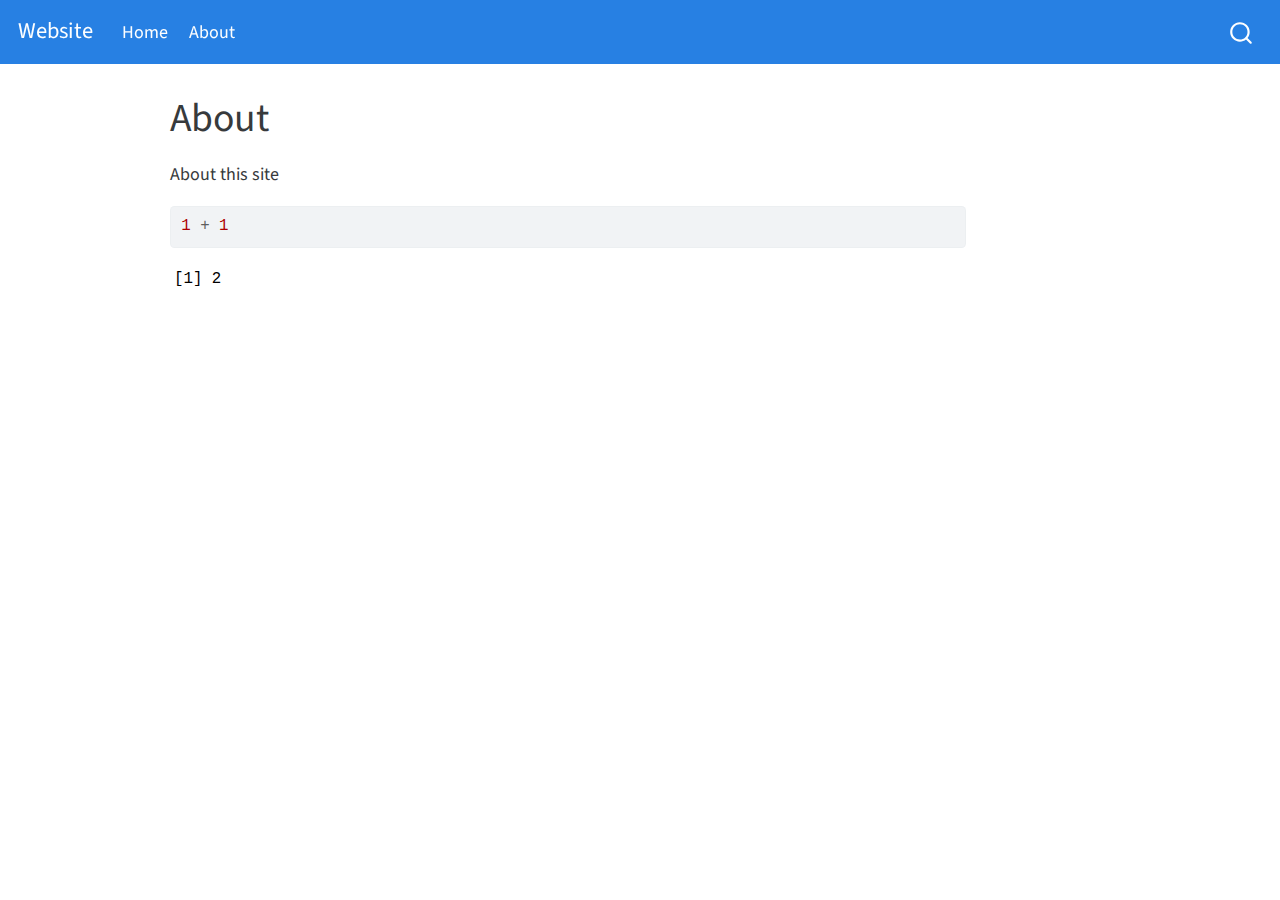
==== docs/about.html @ 3cbc8d69 "About" ====
<!DOCTYPE html>
<html xmlns="http://www.w3.org/1999/xhtml" lang="en" xml:lang="en"><head>

<meta charset="utf-8">
<meta name="generator" content="quarto-1.0.36">

<meta name="viewport" content="width=device-width, initial-scale=1.0, user-scalable=yes">


<title>Website - About</title>
<style>
code{white-space: pre-wrap;}
span.smallcaps{font-variant: small-caps;}
span.underline{text-decoration: underline;}
div.column{display: inline-block; vertical-align: top; width: 50%;}
div.hanging-indent{margin-left: 1.5em; text-indent: -1.5em;}
ul.task-list{list-style: none;}
pre > code.sourceCode { white-space: pre; position: relative; }
pre > code.sourceCode > span { display: inline-block; line-height: 1.25; }
pre > code.sourceCode > span:empty { height: 1.2em; }
.sourceCode { overflow: visible; }
code.sourceCode > span { color: inherit; text-decoration: inherit; }
div.sourceCode { margin: 1em 0; }
pre.sourceCode { margin: 0; }
@media screen {
div.sourceCode { overflow: auto; }
}
@media print {
pre > code.sourceCode { white-space: pre-wrap; }
pre > code.sourceCode > span { text-indent: -5em; padding-left: 5em; }
}
pre.numberSource code
  { counter-reset: source-line 0; }
pre.numberSource code > span
  { position: relative; left: -4em; counter-increment: source-line; }
pre.numberSource code > span > a:first-child::before
  { content: counter(source-line);
    position: relative; left: -1em; text-align: right; vertical-align: baseline;
    border: none; display: inline-block;
    -webkit-touch-callout: none; -webkit-user-select: none;
    -khtml-user-select: none; -moz-user-select: none;
    -ms-user-select: none; user-select: none;
    padding: 0 4px; width: 4em;
    color: #aaaaaa;
  }
pre.numberSource { margin-left: 3em; border-left: 1px solid #aaaaaa;  padding-left: 4px; }
div.sourceCode
  {   }
@media screen {
pre > code.sourceCode > span > a:first-child::before { text-decoration: underline; }
}
code span.al { color: #ff0000; font-weight: bold; } /* Alert */
code span.an { color: #60a0b0; font-weight: bold; font-style: italic; } /* Annotation */
code span.at { color: #7d9029; } /* Attribute */
code span.bn { color: #40a070; } /* BaseN */
code span.bu { } /* BuiltIn */
code span.cf { color: #007020; font-weight: bold; } /* ControlFlow */
code span.ch { color: #4070a0; } /* Char */
code span.cn { color: #880000; } /* Constant */
code span.co { color: #60a0b0; font-style: italic; } /* Comment */
code span.cv { color: #60a0b0; font-weight: bold; font-style: italic; } /* CommentVar */
code span.do { color: #ba2121; font-style: italic; } /* Documentation */
code span.dt { color: #902000; } /* DataType */
code span.dv { color: #40a070; } /* DecVal */
code span.er { color: #ff0000; font-weight: bold; } /* Error */
code span.ex { } /* Extension */
code span.fl { color: #40a070; } /* Float */
code span.fu { color: #06287e; } /* Function */
code span.im { } /* Import */
code span.in { color: #60a0b0; font-weight: bold; font-style: italic; } /* Information */
code span.kw { color: #007020; font-weight: bold; } /* Keyword */
code span.op { color: #666666; } /* Operator */
code span.ot { color: #007020; } /* Other */
code span.pp { color: #bc7a00; } /* Preprocessor */
code span.sc { color: #4070a0; } /* SpecialChar */
code span.ss { color: #bb6688; } /* SpecialString */
code span.st { color: #4070a0; } /* String */
code span.va { color: #19177c; } /* Variable */
code span.vs { color: #4070a0; } /* VerbatimString */
code span.wa { color: #60a0b0; font-weight: bold; font-style: italic; } /* Warning */
</style>


<script src="site_libs/quarto-nav/quarto-nav.js"></script>
<script src="site_libs/quarto-nav/headroom.min.js"></script>
<script src="site_libs/clipboard/clipboard.min.js"></script>
<script src="site_libs/quarto-search/autocomplete.umd.js"></script>
<script src="site_libs/quarto-search/fuse.min.js"></script>
<script src="site_libs/quarto-search/quarto-search.js"></script>
<meta name="quarto:offset" content="./">
<script src="site_libs/quarto-html/quarto.js"></script>
<script src="site_libs/quarto-html/popper.min.js"></script>
<script src="site_libs/quarto-html/tippy.umd.min.js"></script>
<script src="site_libs/quarto-html/anchor.min.js"></script>
<link href="site_libs/quarto-html/tippy.css" rel="stylesheet">
<link href="site_libs/quarto-html/quarto-syntax-highlighting.css" rel="stylesheet" id="quarto-text-highlighting-styles">
<script src="site_libs/bootstrap/bootstrap.min.js"></script>
<link href="site_libs/bootstrap/bootstrap-icons.css" rel="stylesheet">
<link href="site_libs/bootstrap/bootstrap.min.css" rel="stylesheet" id="quarto-bootstrap" data-mode="light">
<script id="quarto-search-options" type="application/json">{
  "location": "navbar",
  "copy-button": false,
  "collapse-after": 3,
  "panel-placement": "end",
  "type": "overlay",
  "limit": 20,
  "language": {
    "search-no-results-text": "No results",
    "search-matching-documents-text": "matching documents",
    "search-copy-link-title": "Copy link to search",
    "search-hide-matches-text": "Hide additional matches",
    "search-more-match-text": "more match in this document",
    "search-more-matches-text": "more matches in this document",
    "search-clear-button-title": "Clear",
    "search-detached-cancel-button-title": "Cancel",
    "search-submit-button-title": "Submit"
  }
}</script>


<link rel="stylesheet" href="styles.css">
</head>

<body class="nav-fixed">

<div id="quarto-search-results"></div>
  <header id="quarto-header" class="headroom fixed-top">
    <nav class="navbar navbar-expand-lg navbar-dark ">
      <div class="navbar-container container-fluid">
      <a class="navbar-brand" href="./index.html">
    <span class="navbar-title">Website</span>
  </a>
          <button class="navbar-toggler" type="button" data-bs-toggle="collapse" data-bs-target="#navbarCollapse" aria-controls="navbarCollapse" aria-expanded="false" aria-label="Toggle navigation" onclick="if (window.quartoToggleHeadroom) { window.quartoToggleHeadroom(); }">
  <span class="navbar-toggler-icon"></span>
</button>
          <div class="collapse navbar-collapse" id="navbarCollapse">
            <ul class="navbar-nav navbar-nav-scroll me-auto">
  <li class="nav-item">
    <a class="nav-link" href="./index.html">Home</a>
  </li>  
  <li class="nav-item">
    <a class="nav-link active" href="./about.html" aria-current="page">About</a>
  </li>  
</ul>
              <div id="quarto-search" class="" title="Search"></div>
          </div> <!-- /navcollapse -->
      </div> <!-- /container-fluid -->
    </nav>
</header>
<!-- content -->
<div id="quarto-content" class="quarto-container page-columns page-rows-contents page-layout-article page-navbar">
<!-- sidebar -->
<!-- margin-sidebar -->
    <div id="quarto-margin-sidebar" class="sidebar margin-sidebar">
        
    </div>
<!-- main -->
<main class="content" id="quarto-document-content">

<header id="title-block-header" class="quarto-title-block default">
<div class="quarto-title">
<h1 class="title">About</h1>
</div>



<div class="quarto-title-meta">

    
    
  </div>
  

</header>

<p>About this site</p>
<div class="cell">
<div class="sourceCode cell-code" id="cb1"><pre class="sourceCode r code-with-copy"><code class="sourceCode r"><span id="cb1-1"><a href="#cb1-1" aria-hidden="true" tabindex="-1"></a><span class="dv">1</span> <span class="sc">+</span> <span class="dv">1</span></span></code><button title="Copy to Clipboard" class="code-copy-button"><i class="bi"></i></button></pre></div>
<div class="cell-output cell-output-stdout">
<pre><code>[1] 2</code></pre>
</div>
</div>



</main> <!-- /main -->
<script id="quarto-html-after-body" type="application/javascript">
window.document.addEventListener("DOMContentLoaded", function (event) {
  const toggleBodyColorMode = (bsSheetEl) => {
    const mode = bsSheetEl.getAttribute("data-mode");
    const bodyEl = window.document.querySelector("body");
    if (mode === "dark") {
      bodyEl.classList.add("quarto-dark");
      bodyEl.classList.remove("quarto-light");
    } else {
      bodyEl.classList.add("quarto-light");
      bodyEl.classList.remove("quarto-dark");
    }
  }
  const toggleBodyColorPrimary = () => {
    const bsSheetEl = window.document.querySelector("link#quarto-bootstrap");
    if (bsSheetEl) {
      toggleBodyColorMode(bsSheetEl);
    }
  }
  toggleBodyColorPrimary();  
  const icon = "";
  const anchorJS = new window.AnchorJS();
  anchorJS.options = {
    placement: 'right',
    icon: icon
  };
  anchorJS.add('.anchored');
  const clipboard = new window.ClipboardJS('.code-copy-button', {
    target: function(trigger) {
      return trigger.previousElementSibling;
    }
  });
  clipboard.on('success', function(e) {
    // button target
    const button = e.trigger;
    // don't keep focus
    button.blur();
    // flash "checked"
    button.classList.add('code-copy-button-checked');
    var currentTitle = button.getAttribute("title");
    button.setAttribute("title", "Copied!");
    setTimeout(function() {
      button.setAttribute("title", currentTitle);
      button.classList.remove('code-copy-button-checked');
    }, 1000);
    // clear code selection
    e.clearSelection();
  });
  function tippyHover(el, contentFn) {
    const config = {
      allowHTML: true,
      content: contentFn,
      maxWidth: 500,
      delay: 100,
      arrow: false,
      appendTo: function(el) {
          return el.parentElement;
      },
      interactive: true,
      interactiveBorder: 10,
      theme: 'quarto',
      placement: 'bottom-start'
    };
    window.tippy(el, config); 
  }
  const noterefs = window.document.querySelectorAll('a[role="doc-noteref"]');
  for (var i=0; i<noterefs.length; i++) {
    const ref = noterefs[i];
    tippyHover(ref, function() {
      let href = ref.getAttribute('href');
      try { href = new URL(href).hash; } catch {}
      const id = href.replace(/^#\/?/, "");
      const note = window.document.getElementById(id);
      return note.innerHTML;
    });
  }
  var bibliorefs = window.document.querySelectorAll('a[role="doc-biblioref"]');
  for (var i=0; i<bibliorefs.length; i++) {
    const ref = bibliorefs[i];
    const cites = ref.parentNode.getAttribute('data-cites').split(' ');
    tippyHover(ref, function() {
      var popup = window.document.createElement('div');
      cites.forEach(function(cite) {
        var citeDiv = window.document.createElement('div');
        citeDiv.classList.add('hanging-indent');
        citeDiv.classList.add('csl-entry');
        var biblioDiv = window.document.getElementById('ref-' + cite);
        if (biblioDiv) {
          citeDiv.innerHTML = biblioDiv.innerHTML;
        }
        popup.appendChild(citeDiv);
      });
      return popup.innerHTML;
    });
  }
});
</script>
</div> <!-- /content -->



</body></html>
---- docs/site_libs/quarto-html/tippy.css ----
.tippy-box[data-animation=fade][data-state=hidden]{opacity:0}[data-tippy-root]{max-width:calc(100vw - 10px)}.tippy-box{position:relative;background-color:#333;color:#fff;border-radius:4px;font-size:14px;line-height:1.4;white-space:normal;outline:0;transition-property:transform,visibility,opacity}.tippy-box[data-placement^=top]>.tippy-arrow{bottom:0}.tippy-box[data-placement^=top]>.tippy-arrow:before{bottom:-7px;left:0;border-width:8px 8px 0;border-top-color:initial;transform-origin:center top}.tippy-box[data-placement^=bottom]>.tippy-arrow{top:0}.tippy-box[data-placement^=bottom]>.tippy-arrow:before{top:-7px;left:0;border-width:0 8px 8px;border-bottom-color:initial;transform-origin:center bottom}.tippy-box[data-placement^=left]>.tippy-arrow{right:0}.tippy-box[data-placement^=left]>.tippy-arrow:before{border-width:8px 0 8px 8px;border-left-color:initial;right:-7px;transform-origin:center left}.tippy-box[data-placement^=right]>.tippy-arrow{left:0}.tippy-box[data-placement^=right]>.tippy-arrow:before{left:-7px;border-width:8px 8px 8px 0;border-right-color:initial;transform-origin:center right}.tippy-box[data-inertia][data-state=visible]{transition-timing-function:cubic-bezier(.54,1.5,.38,1.11)}.tippy-arrow{width:16px;height:16px;color:#333}.tippy-arrow:before{content:"";position:absolute;border-color:transparent;border-style:solid}.tippy-content{position:relative;padding:5px 9px;z-index:1}
---- docs/site_libs/quarto-html/quarto-syntax-highlighting.css ----
/* quarto syntax highlight colors */
:root {
  --quarto-hl-ot-color: #003B4F;
  --quarto-hl-at-color: #657422;
  --quarto-hl-ss-color: #20794D;
  --quarto-hl-an-color: #5E5E5E;
  --quarto-hl-fu-color: #4758AB;
  --quarto-hl-st-color: #20794D;
  --quarto-hl-cf-color: #003B4F;
  --quarto-hl-op-color: #5E5E5E;
  --quarto-hl-er-color: #AD0000;
  --quarto-hl-bn-color: #AD0000;
  --quarto-hl-al-color: #AD0000;
  --quarto-hl-va-color: #111111;
  --quarto-hl-bu-color: inherit;
  --quarto-hl-ex-color: inherit;
  --quarto-hl-pp-color: #AD0000;
  --quarto-hl-in-color: #5E5E5E;
  --quarto-hl-vs-color: #20794D;
  --quarto-hl-wa-color: #5E5E5E;
  --quarto-hl-do-color: #5E5E5E;
  --quarto-hl-im-color: #00769E;
  --quarto-hl-ch-color: #20794D;
  --quarto-hl-dt-color: #AD0000;
  --quarto-hl-fl-color: #AD0000;
  --quarto-hl-co-color: #5E5E5E;
  --quarto-hl-cv-color: #5E5E5E;
  --quarto-hl-cn-color: #8f5902;
  --quarto-hl-sc-color: #5E5E5E;
  --quarto-hl-dv-color: #AD0000;
  --quarto-hl-kw-color: #003B4F;
}

/* other quarto variables */
:root {
  --quarto-font-monospace: SFMono-Regular, Menlo, Monaco, Consolas, "Liberation Mono", "Courier New", monospace;
}

pre > code.sourceCode > span {
  color: #003B4F;
}

code span {
  color: #003B4F;
}

code.sourceCode > span {
  color: #003B4F;
}

div.sourceCode,
div.sourceCode pre.sourceCode {
  color: #003B4F;
}

code span.ot {
  color: #003B4F;
}

code span.at {
  color: #657422;
}

code span.ss {
  color: #20794D;
}

code span.an {
  color: #5E5E5E;
}

code span.fu {
  color: #4758AB;
}

code span.st {
  color: #20794D;
}

code span.cf {
  color: #003B4F;
}

code span.op {
  color: #5E5E5E;
}

code span.er {
  color: #AD0000;
}

code span.bn {
  color: #AD0000;
}

code span.al {
  color: #AD0000;
}

code span.va {
  color: #111111;
}

code span.pp {
  color: #AD0000;
}

code span.in {
  color: #5E5E5E;
}

code span.vs {
  color: #20794D;
}

code span.wa {
  color: #5E5E5E;
  font-style: italic;
}

code span.do {
  color: #5E5E5E;
  font-style: italic;
}

code span.im {
  color: #00769E;
}

code span.ch {
  color: #20794D;
}

code span.dt {
  color: #AD0000;
}

code span.fl {
  color: #AD0000;
}

code span.co {
  color: #5E5E5E;
}

code span.cv {
  color: #5E5E5E;
  font-style: italic;
}

code span.cn {
  color: #8f5902;
}

code span.sc {
  color: #5E5E5E;
}

code span.dv {
  color: #AD0000;
}

code span.kw {
  color: #003B4F;
}

.prevent-inlining {
  content: "</";
}

/*# sourceMappingURL=debc5d5d77c3f9108843748ff7464032.css.map */
---- docs/styles.css ----
/* css styles */
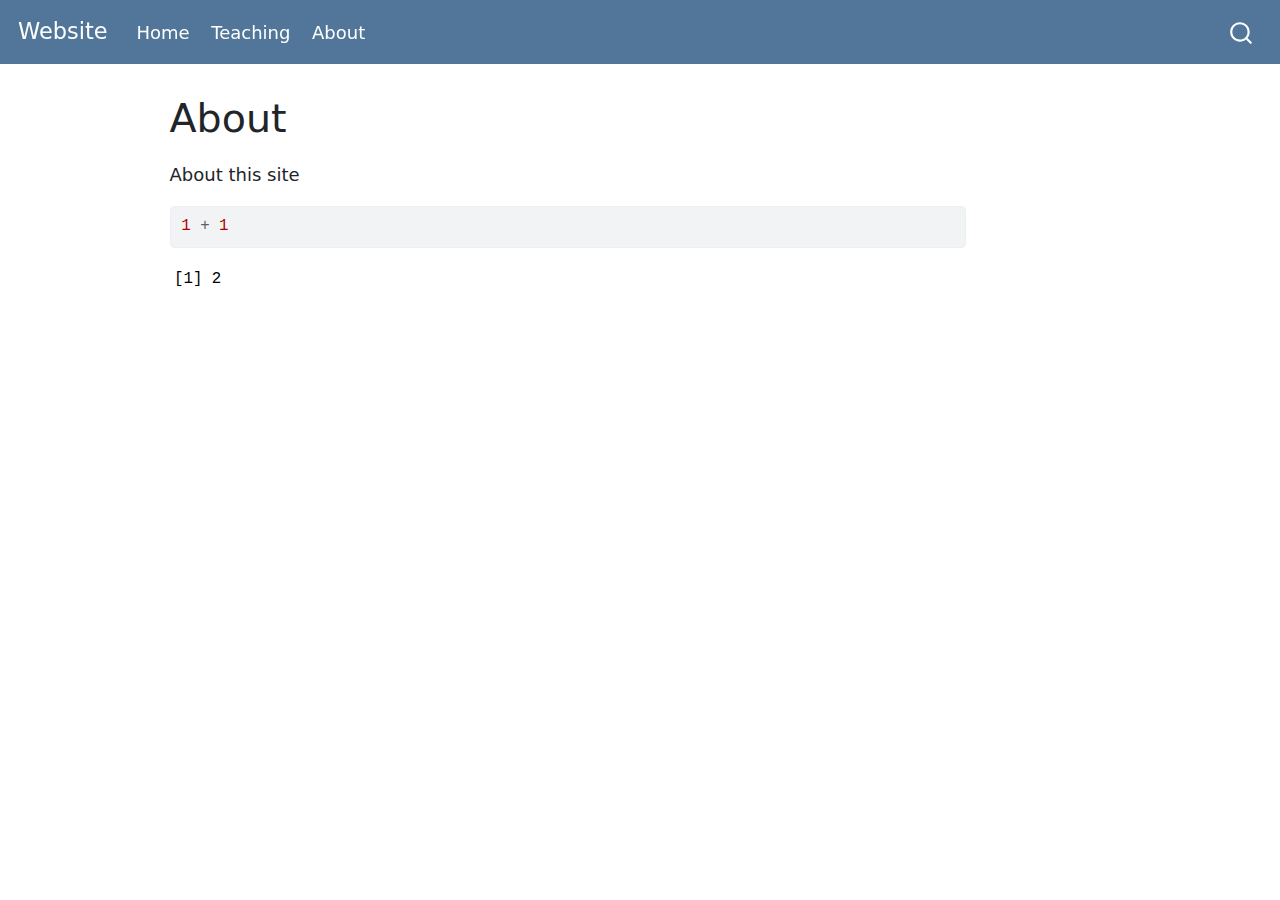
==== commit d4fa0c55: "teaching added" ====
--- a/docs/about.html
+++ b/docs/about.html
@@ -137,6 +137,9 @@
             <ul class="navbar-nav navbar-nav-scroll me-auto">
   <li class="nav-item">
     <a class="nav-link" href="./index.html">Home</a>
+  </li>  
+  <li class="nav-item">
+    <a class="nav-link" href="./teaching.html">Teaching</a>
   </li>  
   <li class="nav-item">
     <a class="nav-link active" href="./about.html" aria-current="page">About</a>
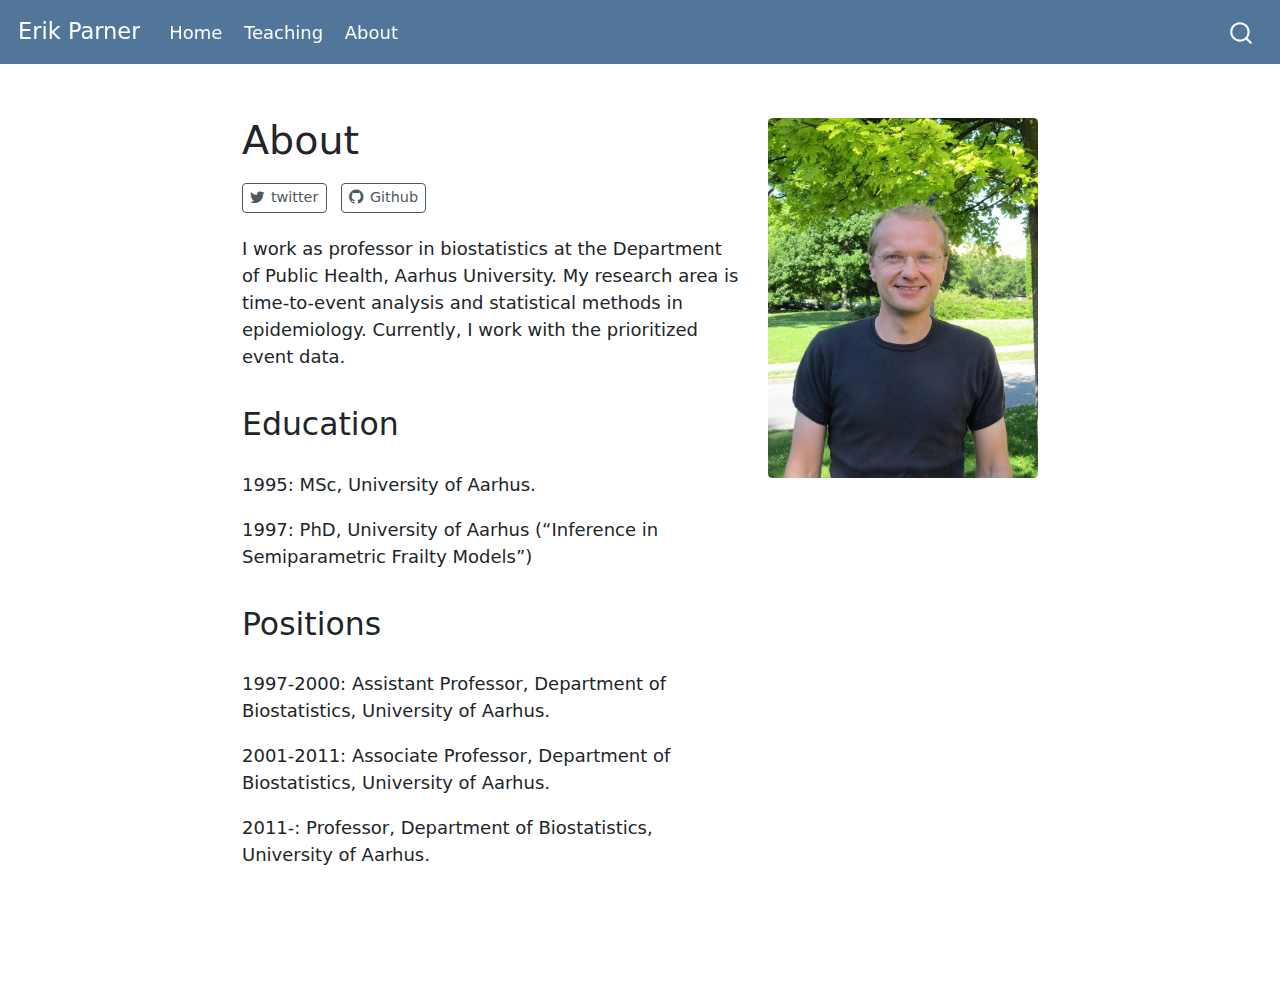
==== commit 0b52928b: "Adding about" ====
--- a/docs/about.html
+++ b/docs/about.html
@@ -7,7 +7,7 @@
 <meta name="viewport" content="width=device-width, initial-scale=1.0, user-scalable=yes">
 
 
-<title>Website - About</title>
+<title>Erik Parner - About</title>
 <style>
 code{white-space: pre-wrap;}
 span.smallcaps{font-variant: small-caps;}
@@ -15,69 +15,6 @@
 div.column{display: inline-block; vertical-align: top; width: 50%;}
 div.hanging-indent{margin-left: 1.5em; text-indent: -1.5em;}
 ul.task-list{list-style: none;}
-pre > code.sourceCode { white-space: pre; position: relative; }
-pre > code.sourceCode > span { display: inline-block; line-height: 1.25; }
-pre > code.sourceCode > span:empty { height: 1.2em; }
-.sourceCode { overflow: visible; }
-code.sourceCode > span { color: inherit; text-decoration: inherit; }
-div.sourceCode { margin: 1em 0; }
-pre.sourceCode { margin: 0; }
-@media screen {
-div.sourceCode { overflow: auto; }
-}
-@media print {
-pre > code.sourceCode { white-space: pre-wrap; }
-pre > code.sourceCode > span { text-indent: -5em; padding-left: 5em; }
-}
-pre.numberSource code
-  { counter-reset: source-line 0; }
-pre.numberSource code > span
-  { position: relative; left: -4em; counter-increment: source-line; }
-pre.numberSource code > span > a:first-child::before
-  { content: counter(source-line);
-    position: relative; left: -1em; text-align: right; vertical-align: baseline;
-    border: none; display: inline-block;
-    -webkit-touch-callout: none; -webkit-user-select: none;
-    -khtml-user-select: none; -moz-user-select: none;
-    -ms-user-select: none; user-select: none;
-    padding: 0 4px; width: 4em;
-    color: #aaaaaa;
-  }
-pre.numberSource { margin-left: 3em; border-left: 1px solid #aaaaaa;  padding-left: 4px; }
-div.sourceCode
-  {   }
-@media screen {
-pre > code.sourceCode > span > a:first-child::before { text-decoration: underline; }
-}
-code span.al { color: #ff0000; font-weight: bold; } /* Alert */
-code span.an { color: #60a0b0; font-weight: bold; font-style: italic; } /* Annotation */
-code span.at { color: #7d9029; } /* Attribute */
-code span.bn { color: #40a070; } /* BaseN */
-code span.bu { } /* BuiltIn */
-code span.cf { color: #007020; font-weight: bold; } /* ControlFlow */
-code span.ch { color: #4070a0; } /* Char */
-code span.cn { color: #880000; } /* Constant */
-code span.co { color: #60a0b0; font-style: italic; } /* Comment */
-code span.cv { color: #60a0b0; font-weight: bold; font-style: italic; } /* CommentVar */
-code span.do { color: #ba2121; font-style: italic; } /* Documentation */
-code span.dt { color: #902000; } /* DataType */
-code span.dv { color: #40a070; } /* DecVal */
-code span.er { color: #ff0000; font-weight: bold; } /* Error */
-code span.ex { } /* Extension */
-code span.fl { color: #40a070; } /* Float */
-code span.fu { color: #06287e; } /* Function */
-code span.im { } /* Import */
-code span.in { color: #60a0b0; font-weight: bold; font-style: italic; } /* Information */
-code span.kw { color: #007020; font-weight: bold; } /* Keyword */
-code span.op { color: #666666; } /* Operator */
-code span.ot { color: #007020; } /* Other */
-code span.pp { color: #bc7a00; } /* Preprocessor */
-code span.sc { color: #4070a0; } /* SpecialChar */
-code span.ss { color: #bb6688; } /* SpecialString */
-code span.st { color: #4070a0; } /* String */
-code span.va { color: #19177c; } /* Variable */
-code span.vs { color: #4070a0; } /* VerbatimString */
-code span.wa { color: #60a0b0; font-weight: bold; font-style: italic; } /* Warning */
 </style>
 
 
@@ -91,7 +28,6 @@
 <script src="site_libs/quarto-html/quarto.js"></script>
 <script src="site_libs/quarto-html/popper.min.js"></script>
 <script src="site_libs/quarto-html/tippy.umd.min.js"></script>
-<script src="site_libs/quarto-html/anchor.min.js"></script>
 <link href="site_libs/quarto-html/tippy.css" rel="stylesheet">
 <link href="site_libs/quarto-html/quarto-syntax-highlighting.css" rel="stylesheet" id="quarto-text-highlighting-styles">
 <script src="site_libs/bootstrap/bootstrap.min.js"></script>
@@ -121,14 +57,14 @@
 <link rel="stylesheet" href="styles.css">
 </head>
 
-<body class="nav-fixed">
+<body class="nav-fixed fullcontent">
 
 <div id="quarto-search-results"></div>
   <header id="quarto-header" class="headroom fixed-top">
     <nav class="navbar navbar-expand-lg navbar-dark ">
       <div class="navbar-container container-fluid">
       <a class="navbar-brand" href="./index.html">
-    <span class="navbar-title">Website</span>
+    <span class="navbar-title">Erik Parner</span>
   </a>
           <button class="navbar-toggler" type="button" data-bs-toggle="collapse" data-bs-target="#navbarCollapse" aria-controls="navbarCollapse" aria-expanded="false" aria-label="Toggle navigation" onclick="if (window.quartoToggleHeadroom) { window.quartoToggleHeadroom(); }">
   <span class="navbar-toggler-icon"></span>
@@ -154,39 +90,49 @@
 <div id="quarto-content" class="quarto-container page-columns page-rows-contents page-layout-article page-navbar">
 <!-- sidebar -->
 <!-- margin-sidebar -->
-    <div id="quarto-margin-sidebar" class="sidebar margin-sidebar">
-        
-    </div>
+    
 <!-- main -->
-<main class="content" id="quarto-document-content">
-
-<header id="title-block-header" class="quarto-title-block default">
+<div class="quarto-about-solana column-body">
+  <div class="about-entity">
+    <div class="entity-contents">
+      <header id="title-block-header" class="quarto-title-block default">
 <div class="quarto-title">
 <h1 class="title">About</h1>
 </div>
-
-
-
 <div class="quarto-title-meta">
-
-    
-    
   </div>
-  
-
-</header>
-
-<p>About this site</p>
-<div class="cell">
-<div class="sourceCode cell-code" id="cb1"><pre class="sourceCode r code-with-copy"><code class="sourceCode r"><span id="cb1-1"><a href="#cb1-1" aria-hidden="true" tabindex="-1"></a><span class="dv">1</span> <span class="sc">+</span> <span class="dv">1</span></span></code><button title="Copy to Clipboard" class="code-copy-button"><i class="bi"></i></button></pre></div>
-<div class="cell-output cell-output-stdout">
-<pre><code>[1] 2</code></pre>
+</header> <div class="about-links">
+  <a href="https://twitter.com" class="about-link">
+    <i class="bi bi-twitter"></i>
+     <span class="about-link-text">twitter</span>
+  </a>
+  <a href="https://github.com" class="about-link">
+    <i class="bi bi-github"></i>
+     <span class="about-link-text">Github</span>
+  </a>
 </div>
+      <div class="about-contents"><main class="content" id="quarto-document-content">
+<p>I work as professor in biostatistics at the Department of Public Health, Aarhus University. My research area is time-to-event analysis and statistical methods in epidemiology. Currently, I work with the prioritized event data.</p>
+<section id="education" class="level2">
+<h2 data-anchor-id="education">Education</h2>
+<p>1995: MSc, University of Aarhus.</p>
+<p>1997: PhD, University of Aarhus (“Inference in Semiparametric Frailty Models”)</p>
+</section>
+<section id="positions" class="level2">
+<h2 data-anchor-id="positions">Positions</h2>
+<p>1997-2000: Assistant Professor, Department of Biostatistics, University of Aarhus.</p>
+<p>2001-2011: Associate Professor, Department of Biostatistics, University of Aarhus.</p>
+<p>2011-: Professor, Department of Biostatistics, University of Aarhus.</p>
+
+
+</section>
+</main></div>
+    </div>
+    <img src="images/profile.jpg" class="about-image
+  rounded " style="width: 15em;">
+  </div>
 </div>
-
-
-
-</main> <!-- /main -->
+ <!-- /main -->
 <script id="quarto-html-after-body" type="application/javascript">
 window.document.addEventListener("DOMContentLoaded", function (event) {
   const toggleBodyColorMode = (bsSheetEl) => {
@@ -207,13 +153,6 @@
     }
   }
   toggleBodyColorPrimary();  
-  const icon = "";
-  const anchorJS = new window.AnchorJS();
-  anchorJS.options = {
-    placement: 'right',
-    icon: icon
-  };
-  anchorJS.add('.anchored');
   const clipboard = new window.ClipboardJS('.code-copy-button', {
     target: function(trigger) {
       return trigger.previousElementSibling;
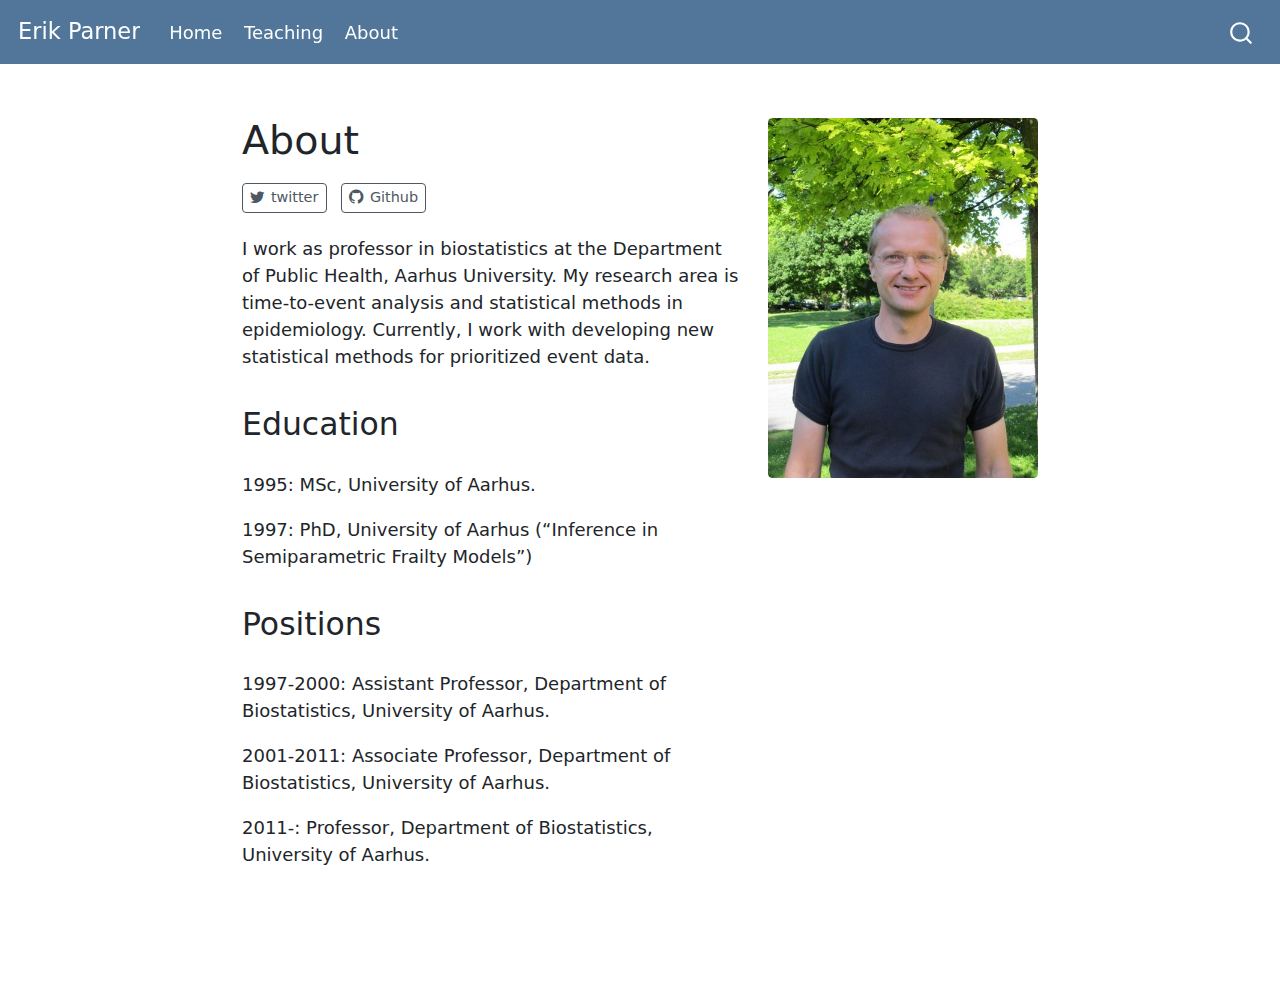
==== commit 42e4436f: "Update about" ====
--- a/docs/about.html
+++ b/docs/about.html
@@ -102,17 +102,17 @@
 <div class="quarto-title-meta">
   </div>
 </header> <div class="about-links">
-  <a href="https://twitter.com" class="about-link">
+  <a href="https://twitter.com/EParner" class="about-link">
     <i class="bi bi-twitter"></i>
      <span class="about-link-text">twitter</span>
   </a>
-  <a href="https://github.com" class="about-link">
+  <a href="https://github.com/erikparner" class="about-link">
     <i class="bi bi-github"></i>
      <span class="about-link-text">Github</span>
   </a>
 </div>
       <div class="about-contents"><main class="content" id="quarto-document-content">
-<p>I work as professor in biostatistics at the Department of Public Health, Aarhus University. My research area is time-to-event analysis and statistical methods in epidemiology. Currently, I work with the prioritized event data.</p>
+<p>I work as professor in biostatistics at the Department of Public Health, Aarhus University. My research area is time-to-event analysis and statistical methods in epidemiology. Currently, I work with developing new statistical methods for prioritized event data.</p>
 <section id="education" class="level2">
 <h2 data-anchor-id="education">Education</h2>
 <p>1995: MSc, University of Aarhus.</p>
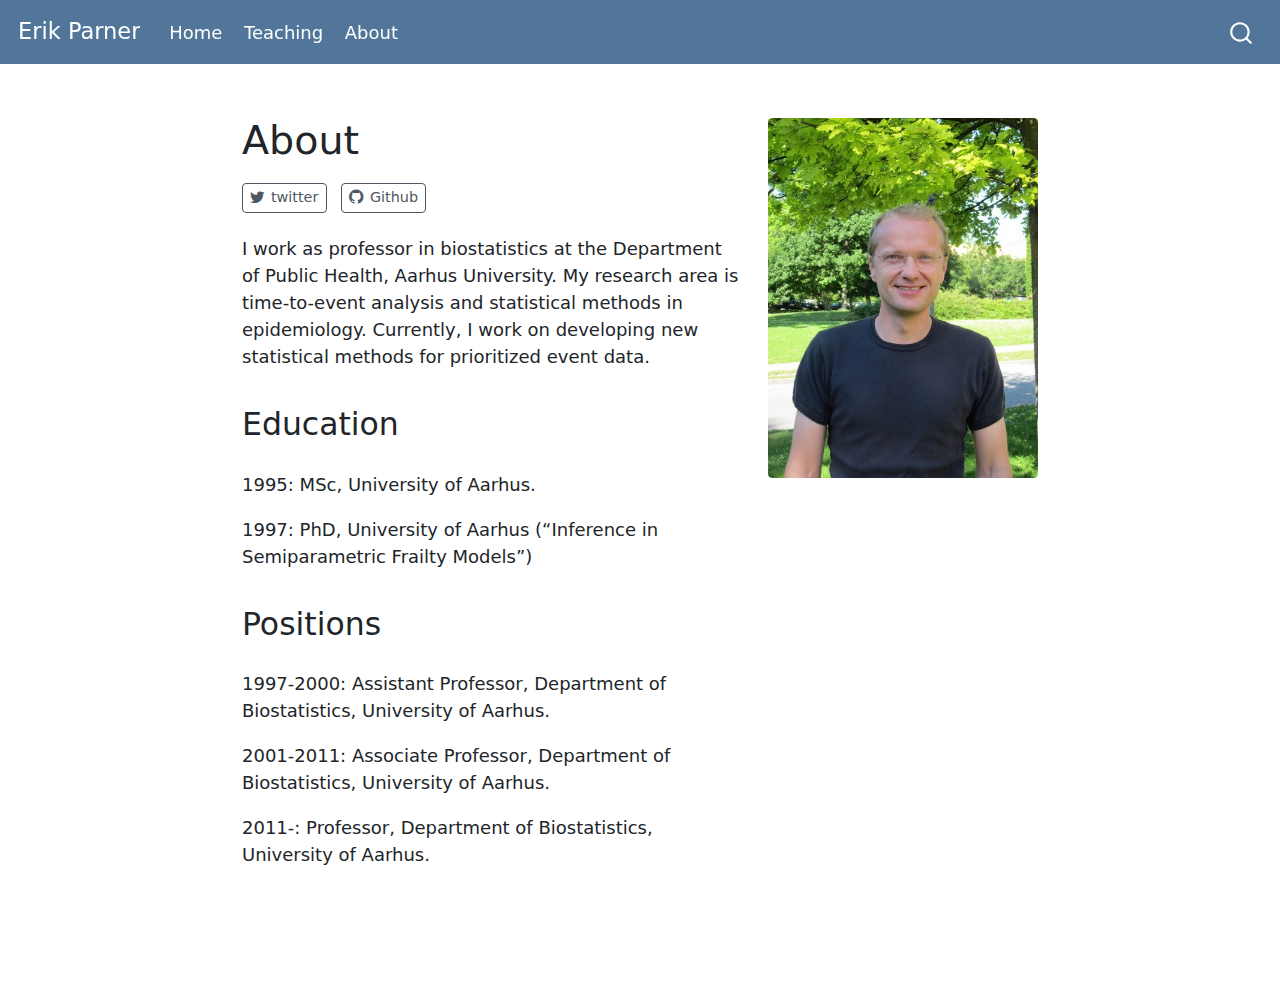
==== commit 77fa20cb: "Again, again." ====
--- a/docs/about.html
+++ b/docs/about.html
@@ -112,7 +112,7 @@
   </a>
 </div>
       <div class="about-contents"><main class="content" id="quarto-document-content">
-<p>I work as professor in biostatistics at the Department of Public Health, Aarhus University. My research area is time-to-event analysis and statistical methods in epidemiology. Currently, I work with developing new statistical methods for prioritized event data.</p>
+<p>I work as professor in biostatistics at the Department of Public Health, Aarhus University. My research area is time-to-event analysis and statistical methods in epidemiology. Currently, I work on developing new statistical methods for prioritized event data.</p>
 <section id="education" class="level2">
 <h2 data-anchor-id="education">Education</h2>
 <p>1995: MSc, University of Aarhus.</p>
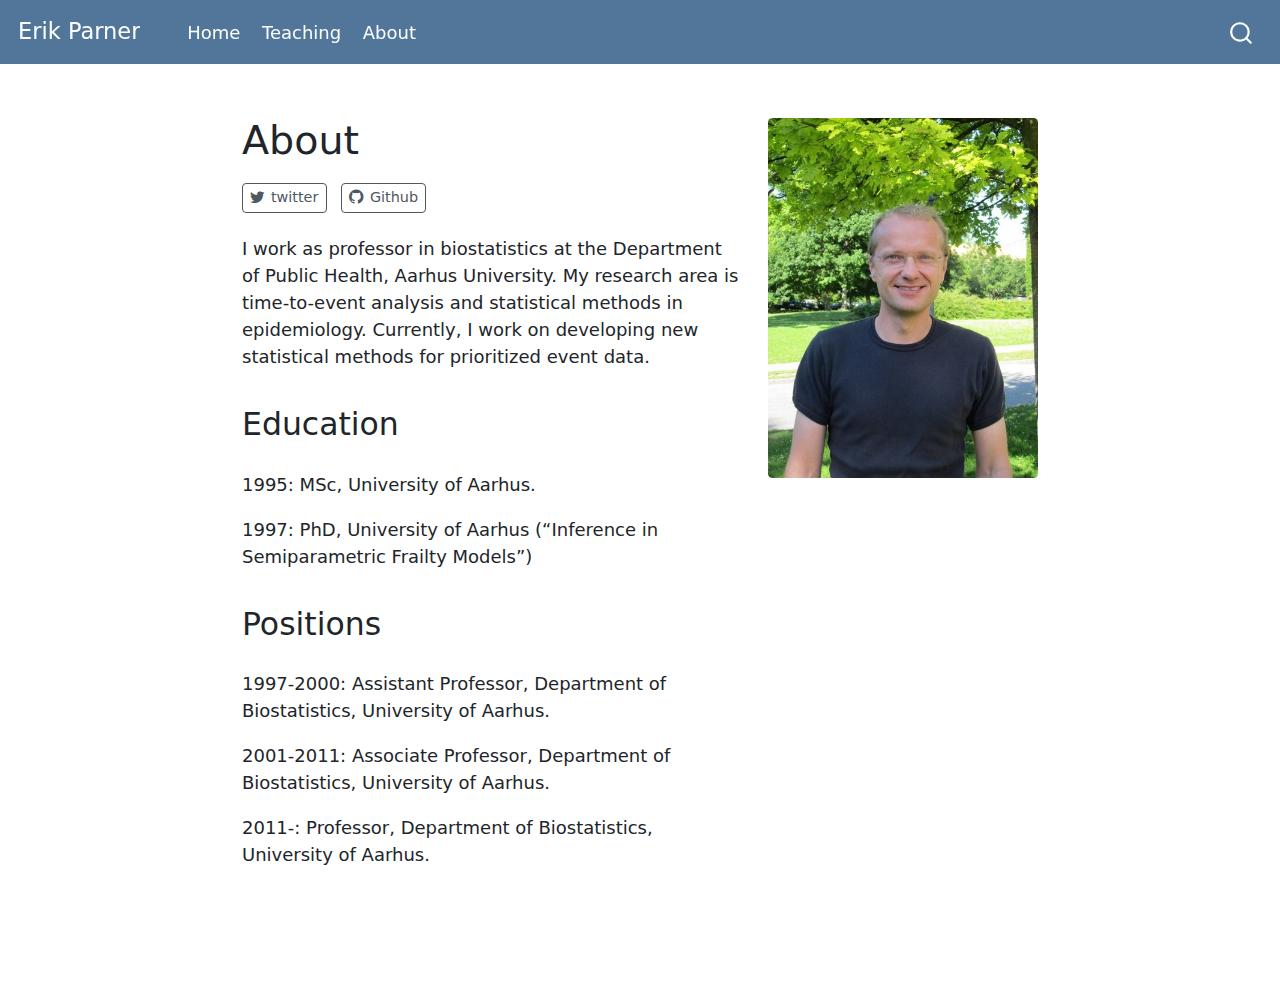
==== commit 965f4b01: "Adding QQ-generator" ====
--- a/docs/about.html
+++ b/docs/about.html
@@ -2,7 +2,7 @@
 <html xmlns="http://www.w3.org/1999/xhtml" lang="en" xml:lang="en"><head>
 
 <meta charset="utf-8">
-<meta name="generator" content="quarto-1.0.36">
+<meta name="generator" content="quarto-1.1.189">
 
 <meta name="viewport" content="width=device-width, initial-scale=1.0, user-scalable=yes">
 
@@ -11,10 +11,15 @@
 <style>
 code{white-space: pre-wrap;}
 span.smallcaps{font-variant: small-caps;}
-span.underline{text-decoration: underline;}
-div.column{display: inline-block; vertical-align: top; width: 50%;}
+div.columns{display: flex; gap: min(4vw, 1.5em);}
+div.column{flex: auto; overflow-x: auto;}
 div.hanging-indent{margin-left: 1.5em; text-indent: -1.5em;}
 ul.task-list{list-style: none;}
+ul.task-list li input[type="checkbox"] {
+  width: 0.8em;
+  margin: 0 0.8em 0.2em -1.6em;
+  vertical-align: middle;
+}
 </style>
 
 
@@ -63,9 +68,11 @@
   <header id="quarto-header" class="headroom fixed-top">
     <nav class="navbar navbar-expand-lg navbar-dark ">
       <div class="navbar-container container-fluid">
-      <a class="navbar-brand" href="./index.html">
+      <div class="navbar-brand-container">
+    <a class="navbar-brand" href="./index.html">
     <span class="navbar-title">Erik Parner</span>
-  </a>
+    </a>
+  </div>
           <button class="navbar-toggler" type="button" data-bs-toggle="collapse" data-bs-target="#navbarCollapse" aria-controls="navbarCollapse" aria-expanded="false" aria-label="Toggle navigation" onclick="if (window.quartoToggleHeadroom) { window.quartoToggleHeadroom(); }">
   <span class="navbar-toggler-icon"></span>
 </button>
@@ -195,7 +202,8 @@
   for (var i=0; i<noterefs.length; i++) {
     const ref = noterefs[i];
     tippyHover(ref, function() {
-      let href = ref.getAttribute('href');
+      // use id or data attribute instead here
+      let href = ref.getAttribute('data-footnote-href') || ref.getAttribute('href');
       try { href = new URL(href).hash; } catch {}
       const id = href.replace(/^#\/?/, "");
       const note = window.document.getElementById(id);
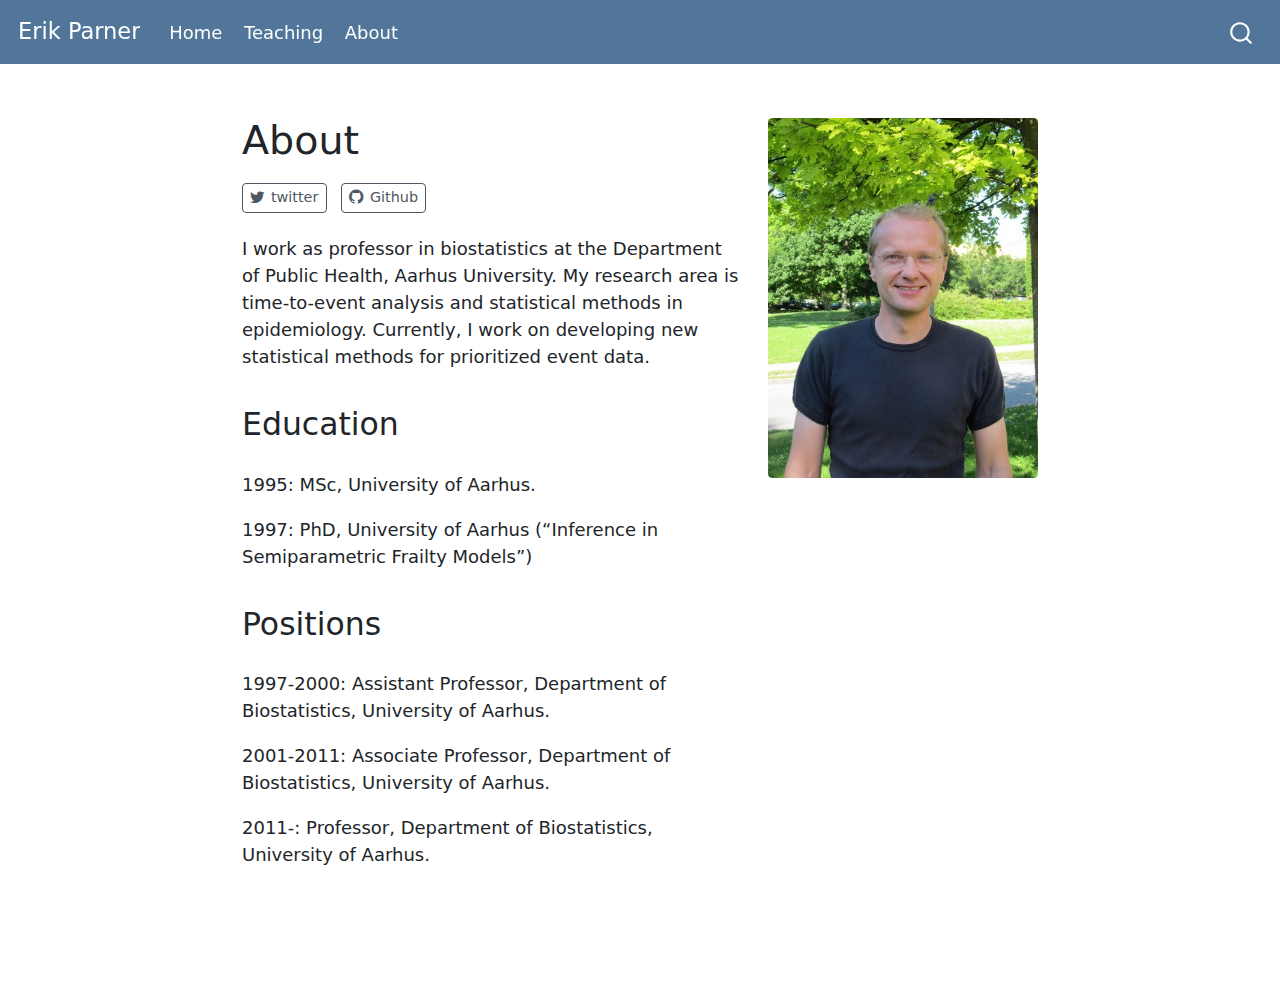
==== commit 89c62299: "Photo" ====
--- a/docs/about.html
+++ b/docs/about.html
@@ -2,7 +2,7 @@
 <html xmlns="http://www.w3.org/1999/xhtml" lang="en" xml:lang="en"><head>
 
 <meta charset="utf-8">
-<meta name="generator" content="quarto-1.1.189">
+<meta name="generator" content="quarto-1.0.36">
 
 <meta name="viewport" content="width=device-width, initial-scale=1.0, user-scalable=yes">
 
@@ -11,15 +11,10 @@
 <style>
 code{white-space: pre-wrap;}
 span.smallcaps{font-variant: small-caps;}
-div.columns{display: flex; gap: min(4vw, 1.5em);}
-div.column{flex: auto; overflow-x: auto;}
+span.underline{text-decoration: underline;}
+div.column{display: inline-block; vertical-align: top; width: 50%;}
 div.hanging-indent{margin-left: 1.5em; text-indent: -1.5em;}
 ul.task-list{list-style: none;}
-ul.task-list li input[type="checkbox"] {
-  width: 0.8em;
-  margin: 0 0.8em 0.2em -1.6em;
-  vertical-align: middle;
-}
 </style>
 
 
@@ -68,11 +63,9 @@
   <header id="quarto-header" class="headroom fixed-top">
     <nav class="navbar navbar-expand-lg navbar-dark ">
       <div class="navbar-container container-fluid">
-      <div class="navbar-brand-container">
-    <a class="navbar-brand" href="./index.html">
+      <a class="navbar-brand" href="./index.html">
     <span class="navbar-title">Erik Parner</span>
-    </a>
-  </div>
+  </a>
           <button class="navbar-toggler" type="button" data-bs-toggle="collapse" data-bs-target="#navbarCollapse" aria-controls="navbarCollapse" aria-expanded="false" aria-label="Toggle navigation" onclick="if (window.quartoToggleHeadroom) { window.quartoToggleHeadroom(); }">
   <span class="navbar-toggler-icon"></span>
 </button>
@@ -202,8 +195,7 @@
   for (var i=0; i<noterefs.length; i++) {
     const ref = noterefs[i];
     tippyHover(ref, function() {
-      // use id or data attribute instead here
-      let href = ref.getAttribute('data-footnote-href') || ref.getAttribute('href');
+      let href = ref.getAttribute('href');
       try { href = new URL(href).hash; } catch {}
       const id = href.replace(/^#\/?/, "");
       const note = window.document.getElementById(id);
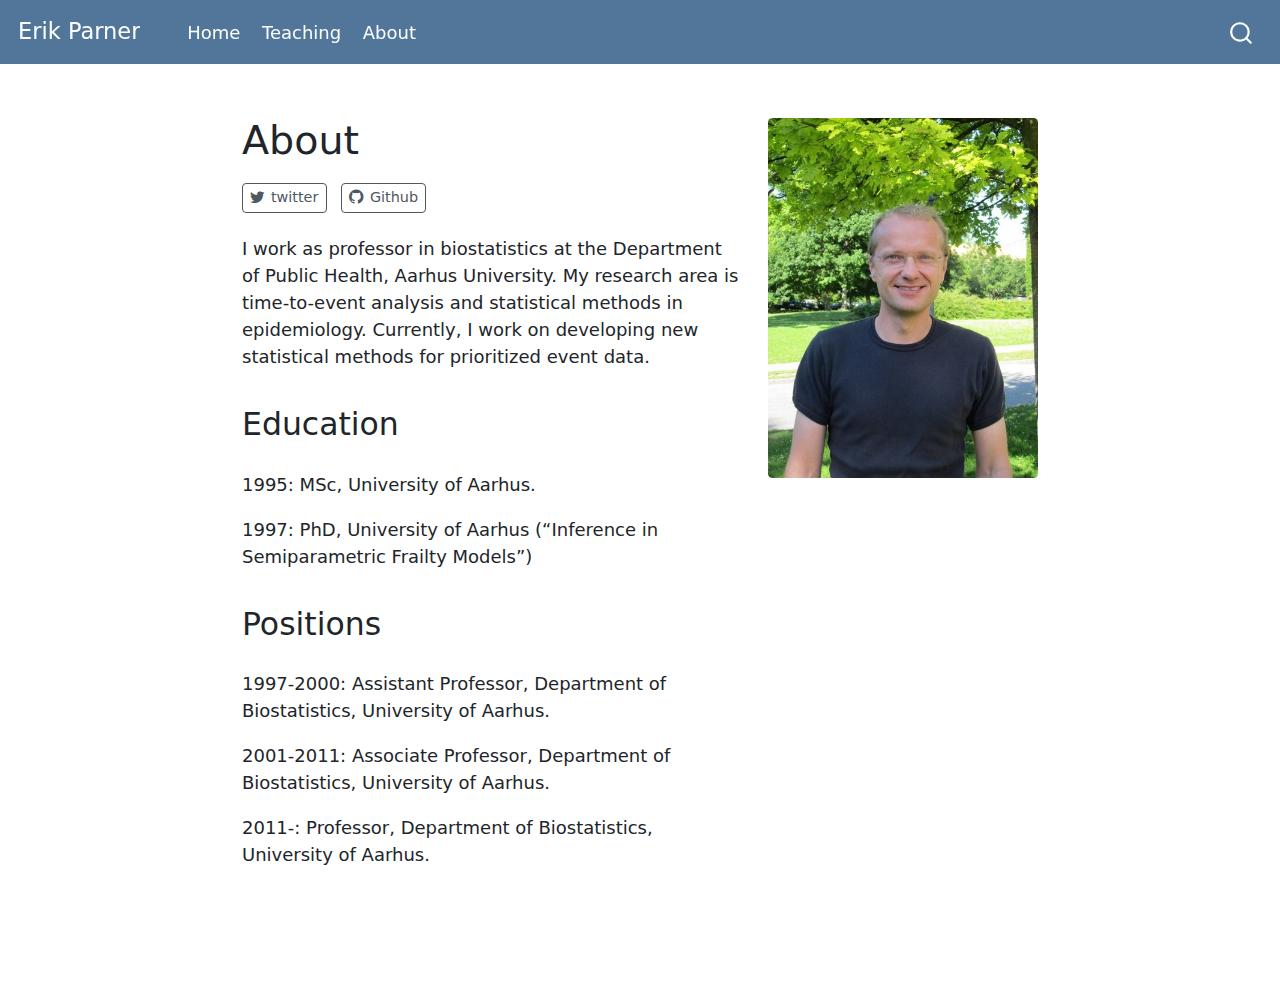
==== commit 298fb2f2: "Update qq app" ====
--- a/docs/about.html
+++ b/docs/about.html
@@ -2,7 +2,7 @@
 <html xmlns="http://www.w3.org/1999/xhtml" lang="en" xml:lang="en"><head>
 
 <meta charset="utf-8">
-<meta name="generator" content="quarto-1.0.36">
+<meta name="generator" content="quarto-1.1.189">
 
 <meta name="viewport" content="width=device-width, initial-scale=1.0, user-scalable=yes">
 
@@ -11,10 +11,15 @@
 <style>
 code{white-space: pre-wrap;}
 span.smallcaps{font-variant: small-caps;}
-span.underline{text-decoration: underline;}
-div.column{display: inline-block; vertical-align: top; width: 50%;}
+div.columns{display: flex; gap: min(4vw, 1.5em);}
+div.column{flex: auto; overflow-x: auto;}
 div.hanging-indent{margin-left: 1.5em; text-indent: -1.5em;}
 ul.task-list{list-style: none;}
+ul.task-list li input[type="checkbox"] {
+  width: 0.8em;
+  margin: 0 0.8em 0.2em -1.6em;
+  vertical-align: middle;
+}
 </style>
 
 
@@ -63,9 +68,11 @@
   <header id="quarto-header" class="headroom fixed-top">
     <nav class="navbar navbar-expand-lg navbar-dark ">
       <div class="navbar-container container-fluid">
-      <a class="navbar-brand" href="./index.html">
+      <div class="navbar-brand-container">
+    <a class="navbar-brand" href="./index.html">
     <span class="navbar-title">Erik Parner</span>
-  </a>
+    </a>
+  </div>
           <button class="navbar-toggler" type="button" data-bs-toggle="collapse" data-bs-target="#navbarCollapse" aria-controls="navbarCollapse" aria-expanded="false" aria-label="Toggle navigation" onclick="if (window.quartoToggleHeadroom) { window.quartoToggleHeadroom(); }">
   <span class="navbar-toggler-icon"></span>
 </button>
@@ -195,7 +202,8 @@
   for (var i=0; i<noterefs.length; i++) {
     const ref = noterefs[i];
     tippyHover(ref, function() {
-      let href = ref.getAttribute('href');
+      // use id or data attribute instead here
+      let href = ref.getAttribute('data-footnote-href') || ref.getAttribute('href');
       try { href = new URL(href).hash; } catch {}
       const id = href.replace(/^#\/?/, "");
       const note = window.document.getElementById(id);
